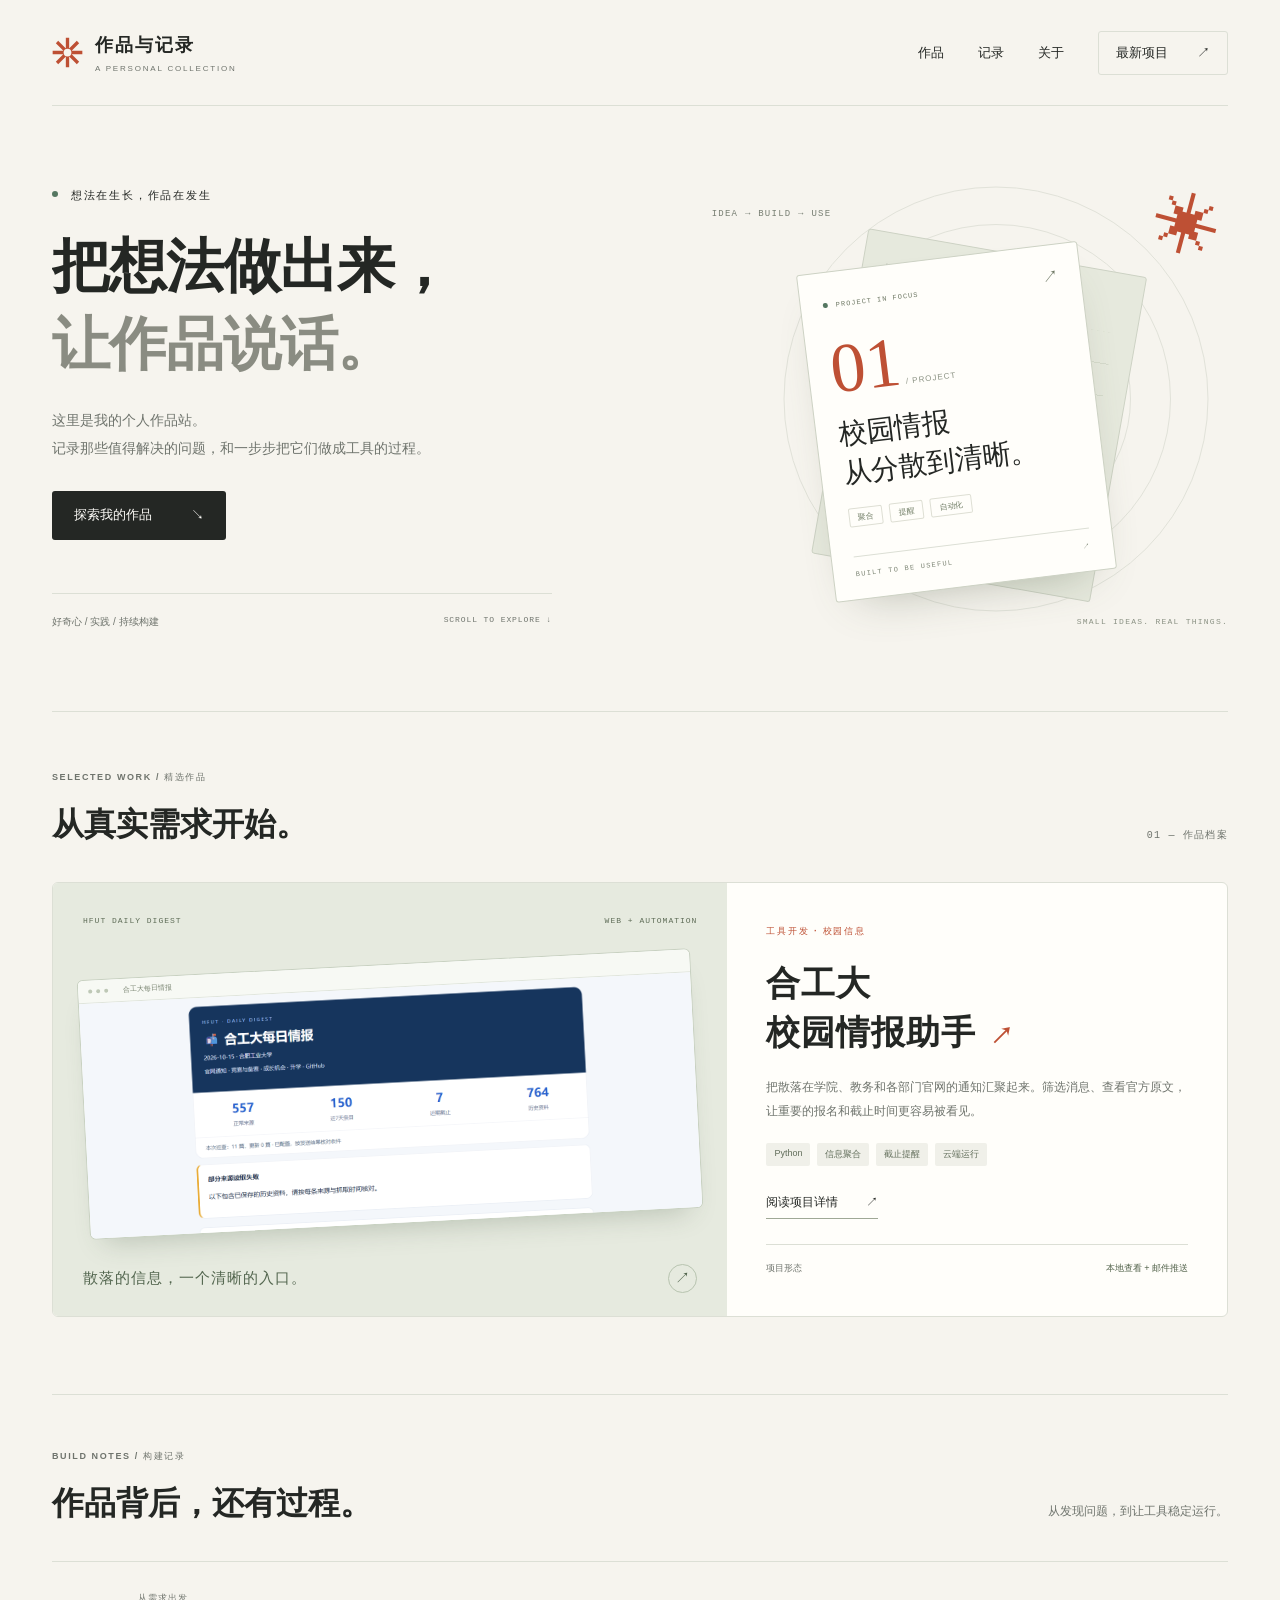
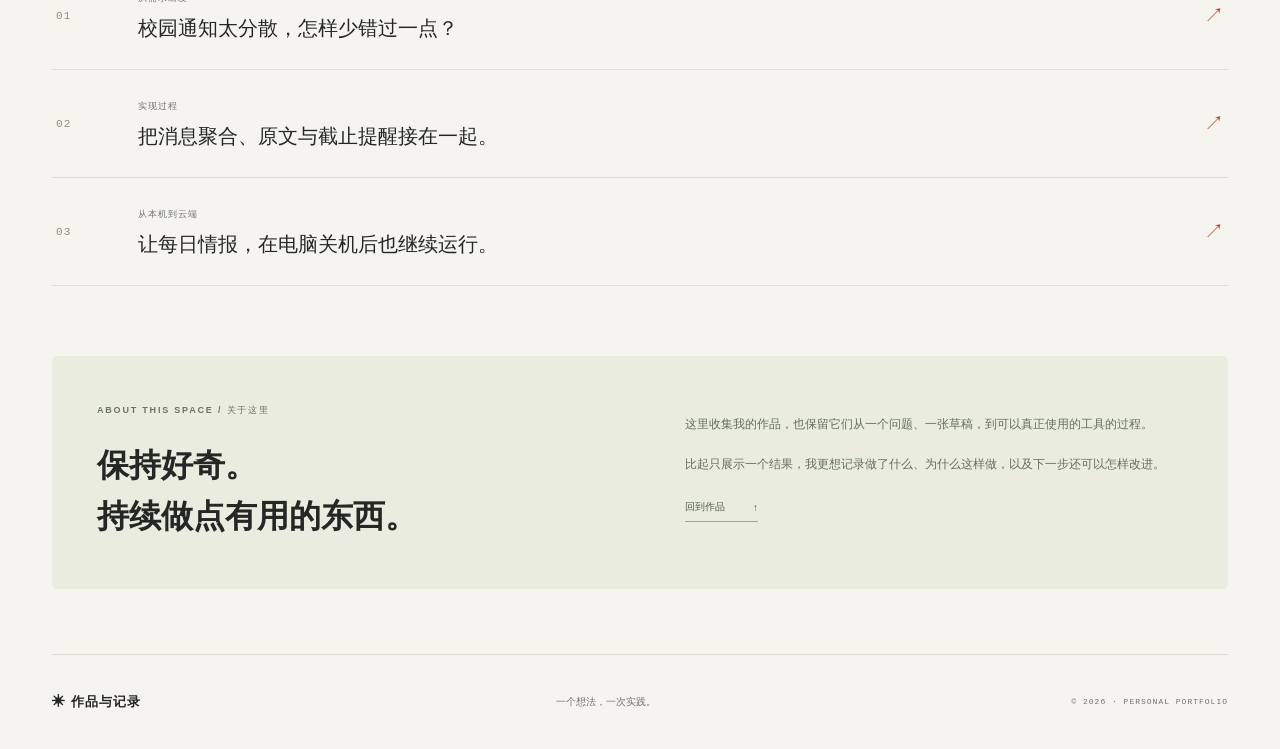
==== index.html @ 043d5c0b "Publish personal portfolio on GitHub Pages" ====
<!doctype html>
<html lang="zh-CN">
<head>
  <meta charset="utf-8">
  <meta name="viewport" content="width=device-width, initial-scale=1">
  <meta name="description" content="作品与记录：记录想法、项目，以及把工具真正做出来的过程。">
  <meta name="theme-color" content="#f6f4ee">
  <title>作品与记录 · 个人作品集</title>
  <link rel="canonical" href="https://works-and-notes-91a79e0efa.amusedlark21.chatgpt.site/">
  <link rel="icon" href="mark.svg" type="image/svg+xml">
  <link rel="stylesheet" href="styles.css">
  <script src="app.js" defer></script>
</head>
<body>
  <a class="skip-link" href="#main">跳至正文</a>
  <header class="header wrap">
    <a class="brand" href="index.html" aria-label="作品与记录 首页"><img src="mark.svg" width="31" height="31" alt=""><span>作品与记录<span class="brand-en">A PERSONAL COLLECTION</span></span></a>
    <button class="menu-toggle" aria-controls="navigation" aria-expanded="false" aria-label="展开导航"><span></span><span></span></button>
    <nav id="navigation" aria-label="主导航"><a href="#work">作品</a><a href="#notes">记录</a><a href="#about">关于</a><a class="nav-cta" href="project-campus.html">最新项目 <span aria-hidden="true">↗</span></a></nav>
  </header>
  <main id="main">
    <section class="hero wrap" aria-labelledby="hero-title">
      <div class="hero-copy">
        <p class="eyebrow"><span class="status-dot"></span> 想法在生长，作品在发生</p>
        <h1 id="hero-title">把想法做出来，<br><span class="soft">让作品说话。</span></h1>
        <p class="hero-description">这里是我的个人作品站。<br>记录那些值得解决的问题，和一步步把它们做成工具的过程。</p>
        <a class="button dark" href="#work">探索我的作品 <span aria-hidden="true">↘</span></a>
        <div class="hero-foot"><span>好奇心 / 实践 / 持续构建</span><span class="mono">SCROLL TO EXPLORE ↓</span></div>
      </div>
      <div class="hero-art" aria-hidden="true">
        <div class="orbit orbit-one"></div><div class="orbit orbit-two"></div><div class="orbit orbit-three"></div>
        <div class="art-cross">✳</div><span class="art-coordinate mono">IDEA → BUILD → USE</span>
        <div class="paper paper-back"><span class="mono">FIELD NOTES / 001</span><div class="paper-lines"></div></div>
        <div class="paper paper-front"><div class="paper-top"><span class="paper-dot"></span><span class="mono">PROJECT IN FOCUS</span><span>↗</span></div><div class="paper-number">01<span> / PROJECT</span></div><div class="paper-title">校园情报<br>从分散到清晰。</div><div class="paper-tags"><span>聚合</span><span>提醒</span><span>自动化</span></div><div class="paper-bottom mono">BUILT TO BE USEFUL <span>↗</span></div></div>
        <span class="art-caption mono">SMALL IDEAS. REAL THINGS.</span>
      </div>
    </section>
    <section class="work-section wrap" id="work" aria-labelledby="work-title">
      <div class="section-heading"><div><p class="eyebrow">SELECTED WORK / 精选作品</p><h2 id="work-title">从真实需求开始。</h2></div><span class="section-index mono">01 — 作品档案</span></div>
      <article class="featured-work">
        <a class="work-visual" href="project-campus.html" aria-label="查看合工大校园情报助手项目"><div class="visual-topline mono"><span>HFUT DAILY DIGEST</span><span>WEB + AUTOMATION</span></div><div class="browser-frame"><div class="browser-bar"><i></i><i></i><i></i><span>合工大每日情报</span></div><img src="campus-desktop.png" width="1440" height="1080" alt="校园情报助手界面，展示学院筛选、官方通知与近期截止提醒" loading="lazy"></div><div class="visual-bottom"><span>散落的信息，一个清晰的入口。</span><span aria-hidden="true">↗</span></div></a>
        <div class="work-copy"><p class="eyebrow accent">工具开发 · 校园信息</p><h3><a href="project-campus.html">合工大<br>校园情报助手<span class="inline-arrow" aria-hidden="true">↗</span></a></h3><p>把散落在学院、教务和各部门官网的通知汇聚起来。筛选消息、查看官方原文，让重要的报名和截止时间更容易被看见。</p><div class="tag-list"><span>Python</span><span>信息聚合</span><span>截止提醒</span><span>云端运行</span></div><a class="text-link" href="project-campus.html">阅读项目详情 <span aria-hidden="true">↗</span></a><div class="project-meta"><span>项目形态</span><strong>本地查看 + 邮件推送</strong></div></div>
      </article>
    </section>
    <section class="notes-section wrap" id="notes" aria-labelledby="notes-title">
      <div class="section-heading"><div><p class="eyebrow">BUILD NOTES / 构建记录</p><h2 id="notes-title">作品背后，还有过程。</h2></div><p class="section-aside">从发现问题，到让工具稳定运行。</p></div>
      <div class="notes-list"><a class="note" href="project-campus.html#problem"><span class="note-number mono">01</span><div><span class="note-category">从需求出发</span><h3>校园通知太分散，怎样少错过一点？</h3></div><span class="note-arrow" aria-hidden="true">↗</span></a><a class="note" href="project-campus.html#approach"><span class="note-number mono">02</span><div><span class="note-category">实现过程</span><h3>把消息聚合、原文与截止提醒接在一起。</h3></div><span class="note-arrow" aria-hidden="true">↗</span></a><a class="note" href="project-campus.html#delivery"><span class="note-number mono">03</span><div><span class="note-category">从本机到云端</span><h3>让每日情报，在电脑关机后也继续运行。</h3></div><span class="note-arrow" aria-hidden="true">↗</span></a></div>
    </section>
    <section class="about-section wrap" id="about" aria-labelledby="about-title"><div><p class="eyebrow">ABOUT THIS SPACE / 关于这里</p><h2 id="about-title">保持好奇。<br>持续做点有用的东西。</h2></div><div class="about-copy"><p>这里收集我的作品，也保留它们从一个问题、一张草稿，到可以真正使用的工具的过程。</p><p>比起只展示一个结果，我更想记录做了什么、为什么这样做，以及下一步还可以怎样改进。</p><a class="text-link" href="#work">回到作品 <span aria-hidden="true">↑</span></a></div></section>
  </main>
  <footer class="footer wrap"><a class="footer-brand" href="index.html">✳ 作品与记录</a><span>一个想法，一次实践。</span><span class="mono">© 2026 · PERSONAL PORTFOLIO</span></footer>
</body>
</html>
---- styles.css ----
@charset "UTF-8";
:root{--bg:#f6f4ee;--ink:#242724;--muted:#6f746d;--line:#dcdfd5;--accent:#be5034;--paper:#fffefa;--green:#557761;--serif:"Songti SC","Noto Serif CJK SC","Source Han Serif SC","SimSun",serif;--sans:Inter,"Segoe UI","PingFang SC","Microsoft YaHei",sans-serif}*{box-sizing:border-box}html{scroll-behavior:smooth;scroll-padding-top:30px}body{margin:0;background:var(--bg);color:var(--ink);font-family:var(--sans);-webkit-font-smoothing:antialiased}a{color:inherit;text-decoration:none}button{font:inherit}img{display:block;max-width:100%;height:auto}button,a{-webkit-tap-highlight-color:transparent}a:focus-visible,button:focus-visible{outline:3px solid var(--accent);outline-offset:5px}.wrap{width:min(1200px,calc(100% - 104px));margin-inline:auto}.mono{font-family:"Cascadia Code","Consolas",monospace;font-size:10px;letter-spacing:1.25px}.header{height:106px;border-bottom:1px solid var(--line);display:flex;align-items:center;justify-content:space-between;gap:30px}.brand{display:flex;align-items:center;gap:12px;font-size:18px;font-weight:650;letter-spacing:2px}.brand-en{display:block;font-size:8px;letter-spacing:1.8px;color:var(--muted);font-weight:500;margin-top:7px}.header nav{display:flex;align-items:center;gap:34px;font-size:13px}.header nav>a:hover,.back-link:hover{color:var(--accent)}.nav-cta{display:flex;align-items:center;gap:29px;border:1px solid var(--line);padding:12px 17px;border-radius:3px}.menu-toggle{display:none}.hero{min-height:605px;display:grid;grid-template-columns:1.2fr 1fr;gap:40px;align-items:center;padding-top:38px;padding-bottom:40px;overflow:hidden}.eyebrow{margin:0 0 23px;font-size:11px;letter-spacing:1.8px;font-weight:550;line-height:1.7}.status-dot{display:inline-block;width:6px;height:6px;border-radius:50%;background:var(--green);margin-right:8px;vertical-align:2px}.hero h1,.project-hero h1{font-family:var(--serif);font-weight:600;font-size:clamp(42px,4.5vw,66px);line-height:1.35;letter-spacing:-1px;margin:0 0 24px}.soft{color:#8a8c82}.hero-description{font-size:14px;color:var(--muted);line-height:1.95;margin:0 0 29px}.button{display:inline-flex;align-items:center;justify-content:space-between;gap:39px;padding:16px 22px;border-radius:3px;font-size:13px;line-height:1.3;transition:background .18s,transform .18s}.button:hover{transform:translateY(-2px)}.dark{background:var(--ink);color:#fffefa}.dark:hover{background:#3b443b}.hero-foot{display:flex;justify-content:space-between;gap:15px;color:var(--muted);font-size:10px;margin-top:53px;padding-top:21px;border-top:1px solid var(--line);max-width:500px}.hero-foot .mono{font-size:8px;letter-spacing:.9px}.hero-art{height:440px;position:relative;isolation:isolate}.orbit{position:absolute;width:350px;height:350px;border:1px solid #e1e2d9;border-radius:50%;left:55%;top:48%;transform:translate(-50%,-50%);z-index:-1}.orbit-two{width:270px;height:270px}.orbit-three{width:425px;height:425px}.art-cross{position:absolute;top:6px;right:8px;color:var(--accent);font-size:66px;line-height:1;transform:rotate(15deg)}.art-coordinate{position:absolute;left:0;top:21px;color:#777e72;font-size:9px}.paper{position:absolute;width:283px;height:330px;border:1px solid #cdd2c4;border-radius:3px;left:49%;top:51%;background:var(--paper)}.paper-back{transform:translate(-45%,-49%) rotate(10deg);background:#e6e9dd;padding:22px;color:#8e9785}.paper-back .mono{font-size:8px}.paper-lines{height:240px;margin-top:20px;background:repeating-linear-gradient(transparent 0 31px,#d5dacb 31px 32px)}.paper-front{transform:translate(-53%,-47%) rotate(-7deg);padding:22px;box-shadow:0 22px 48px -28px #55604a75}.paper-top{display:flex;align-items:center;gap:8px;color:#6e7864}.paper-top .mono{font-size:7px;letter-spacing:1px}.paper-top>span:last-child{margin-left:auto}.paper-dot{width:5px;height:5px;border-radius:50%;background:var(--green)}.paper-number{font-family:var(--serif);font-size:70px;margin-top:15px;line-height:1.1;color:var(--accent);font-weight:400}.paper-number>span{font-family:var(--sans);font-size:8px;color:#8a9182;letter-spacing:1px}.paper-title{font-family:var(--serif);font-size:28px;line-height:1.4;margin-top:8px}.paper-tags{display:flex;gap:7px;margin-top:16px}.paper-tags span{border:1px solid #dedfd4;border-radius:2px;padding:3px 8px;color:#748069;font-size:8px}.paper-bottom{position:absolute;left:22px;right:22px;bottom:19px;border-top:1px solid var(--line);padding-top:13px;display:flex;justify-content:space-between;font-size:7px;color:#7e8676}.art-caption{position:absolute;bottom:2px;right:0;color:#8b9284;font-size:8px}.work-section{border-top:1px solid var(--line);padding-top:58px;padding-bottom:77px;scroll-margin-top:25px}.section-heading{display:flex;justify-content:space-between;align-items:flex-end;gap:24px;margin-bottom:34px}.section-heading .eyebrow{color:var(--muted);font-size:9px;letter-spacing:1.6px;margin-bottom:15px}h2{font-family:var(--serif);font-size:32px;font-weight:600;line-height:1.5;margin:0}.section-index{color:var(--muted);font-size:10px;padding-bottom:6px}.featured-work{display:grid;grid-template-columns:1.35fr 1fr;gap:0;background:var(--paper);border:1px solid var(--line);border-radius:6px;overflow:hidden}.work-visual{background:#e6eadf;padding:33px 30px 23px;display:flex;flex-direction:column;justify-content:space-between;overflow:hidden;min-height:425px}.visual-topline{display:flex;justify-content:space-between;color:#5e6c57;font-size:8px;letter-spacing:1px;margin-bottom:26px}.browser-frame{height:260px;overflow:hidden;transform:rotate(-3deg);border:1px solid #c8d1c1;border-radius:6px;background:#fff;box-shadow:0 17px 28px -15px #3b4f3a46;transition:transform .3s}.work-visual:hover .browser-frame{transform:rotate(-1deg) translateY(-3px)}.browser-bar{display:flex;align-items:center;gap:4px;height:23px;padding:0 10px;background:#f7f9f4;border-bottom:1px solid #e0e5dc;color:#7a8572}.browser-bar i{display:block;width:4px;height:4px;border-radius:50%;background:#bec8b6}.browser-bar span{font-size:7px;margin-left:11px}.browser-frame img{width:100%;max-width:none;height:auto}.visual-bottom{display:flex;justify-content:space-between;align-items:center;margin-top:27px;font-family:var(--serif);font-size:15px;letter-spacing:1px;color:#53664f}.visual-bottom>span:last-child{border:1px solid #b8c4b0;width:29px;height:29px;border-radius:50%;display:grid;place-items:center}.work-copy{padding:41px 39px}.accent{color:var(--accent)}.work-copy .eyebrow{font-size:9px;margin-bottom:19px}.work-copy h3{font-family:var(--serif);font-size:34px;line-height:1.45;font-weight:600;margin:0 0 19px;letter-spacing:1px}.inline-arrow{display:inline-block;font-family:var(--sans);font-size:23px;color:var(--accent);margin-left:14px}.work-copy>p:not(.eyebrow){color:var(--muted);font-size:12px;line-height:1.95;margin:0 0 20px}.tag-list{display:flex;gap:7px;flex-wrap:wrap;margin-bottom:26px}.tag-list>span{font-size:9px;padding:5px 8px;background:#f0f0e9;color:#626e5b;border-radius:2px}.text-link{display:inline-flex;align-items:center;justify-content:space-between;gap:28px;font-size:12px;border-bottom:1px solid #9fa895;padding-bottom:7px}.text-link:hover{color:var(--accent);border-color:var(--accent)}.project-meta{display:flex;align-items:center;justify-content:space-between;gap:15px;border-top:1px solid var(--line);margin-top:25px;padding-top:17px;font-size:9px;color:var(--muted)}.project-meta strong{font-size:9px;font-weight:500;color:#53634b}.notes-section{padding:54px 0 70px;border-top:1px solid var(--line)}.section-aside{font-size:12px;color:var(--muted);margin:0 0 7px}.notes-list{border-top:1px solid var(--line)}.note{display:grid;grid-template-columns:58px 1fr 35px;gap:24px;align-items:center;padding:25px 4px;border-bottom:1px solid var(--line);transition:padding-left .2s}.note:hover{padding-left:13px}.note-number{color:#8b9482;font-size:11px}.note-category{font-size:9px;color:var(--muted);letter-spacing:1px}.note h3{font-family:var(--serif);font-weight:500;font-size:20px;line-height:1.6;margin:7px 0 0}.note-arrow{justify-self:end;color:var(--accent);font-size:20px}.about-section{display:grid;grid-template-columns:1fr 1fr;gap:90px;background:#e9ecdf;border-radius:5px;padding:47px 45px;margin-bottom:65px}.about-section .eyebrow{font-size:9px;color:#6b765f;margin-bottom:21px}.about-section h2{font-size:32px;line-height:1.6}.about-copy{padding-top:9px}.about-copy p{font-size:12px;line-height:2;color:#64705b;margin:0 0 16px}.about-copy .text-link{margin-top:8px;font-size:10px;color:#4f5f47}.footer{display:flex;align-items:center;justify-content:space-between;gap:20px;min-height:95px;border-top:1px solid var(--line);font-size:10px;color:var(--muted)}.footer-brand{font-size:13px;font-weight:600;letter-spacing:1px;color:var(--ink)}.footer .mono{font-size:8px;letter-spacing:1px}.skip-link{position:fixed;top:8px;left:8px;padding:12px;background:var(--ink);color:white;z-index:10;transform:translateY(-150%)}.skip-link:focus{transform:translateY(0)}.back-link{font-size:12px}.project-hero{padding-top:65px;padding-bottom:47px}.project-hero .eyebrow{font-size:10px}.project-hero h1{font-size:clamp(36px,4.6vw,62px)}.project-lead{max-width:660px;font-size:15px;line-height:1.95;color:var(--muted)}.project-facts{display:flex;gap:70px;padding-top:27px;margin-top:29px;border-top:1px solid var(--line)}.project-facts>div{display:flex;flex-direction:column;gap:11px}.project-facts span{font-size:10px;color:var(--muted)}.project-facts strong{font-size:12px;font-weight:500}.project-screenshot{margin-top:0;margin-bottom:60px}.screenshot-panel{padding:35px;background:#e6eadf;border:1px solid #d5ddcf;border-radius:5px;max-height:680px;overflow:hidden}.screenshot-panel img{width:100%;border-radius:4px;box-shadow:0 15px 40px -20px #344b3044}.project-screenshot figcaption{font-size:10px;color:var(--muted);line-height:1.8;margin-top:13px}.project-content{display:grid;grid-template-columns:230px 1fr;gap:70px;margin-bottom:65px}.project-toc{align-self:start;position:sticky;top:35px}.project-toc>.eyebrow{font-size:10px;color:var(--muted)}.project-toc nav{display:flex;flex-direction:column;gap:19px}.project-toc nav a{font-size:11px;color:var(--muted)}.project-toc nav a:hover{color:var(--accent)}.project-story{max-width:720px}.project-story>section{padding-bottom:40px;margin-bottom:40px;border-bottom:1px solid var(--line);scroll-margin-top:35px}.project-story .eyebrow{font-size:9px;margin-bottom:17px}.project-story h2{font-size:30px;margin-bottom:20px}.project-story p{font-size:14px;color:var(--muted);line-height:2;margin:0 0 17px}.feature-row{display:flex;gap:23px;margin:27px 0}.feature-number{color:var(--accent);padding-top:7px}.feature-row h3{font-size:16px;font-weight:550;margin:0 0 10px}.feature-row p{font-size:13px}.callout{background:#e9ecdf;padding:26px;margin-top:29px;border-radius:4px}.callout>.eyebrow{color:#6b775f}.result-grid{display:grid;grid-template-columns:repeat(3,1fr);gap:15px;margin:22px 0}.result-grid>div{display:flex;flex-direction:column;gap:8px}.result-grid strong{font-family:var(--serif);font-size:36px;font-weight:500}.result-grid span{font-size:10px;color:#65725c}.callout p{font-size:11px;margin:0;color:#6c775f}.project-story .small-note{font-size:11px;background:#eceee5;padding:15px;border-radius:3px}.project-end{display:flex;align-items:center;justify-content:space-between;gap:20px}.project-end>.mono{color:var(--muted);font-size:9px}
@media(min-width:1600px){.hero{min-height:650px}.hero h1{font-size:70px}.hero-art{height:465px}}
@media(max-width:1000px){.wrap{width:calc(100% - 64px)}.hero{gap:10px;grid-template-columns:1.15fr 1fr;min-height:560px}.hero h1{font-size:44px}.hero-art{transform:scale(.86);transform-origin:center right}.hero-description{font-size:12px}.hero-foot{display:block;line-height:2}.hero-foot .mono{display:block}.work-copy{padding:30px 27px}.work-copy h3{font-size:29px}.work-visual{padding:28px 23px;min-height:390px}.browser-frame{height:235px}.about-section{gap:45px;padding:36px}.project-content{grid-template-columns:170px 1fr;gap:35px}}
@media(max-width:720px){html{scroll-padding-top:20px}.wrap{width:calc(100% - 40px)}.header{height:83px;position:relative;z-index:5}.brand{font-size:16px;gap:10px}.brand img{width:27px;height:27px}.brand-en{font-size:7px;letter-spacing:1px}.menu-toggle{display:flex;width:38px;height:38px;border:1px solid var(--line);border-radius:3px;background:transparent;flex-direction:column;align-items:center;justify-content:center;gap:5px}.menu-toggle span{width:15px;height:1px;background:var(--ink)}.header nav{display:none;position:absolute;top:73px;left:0;right:0;background:var(--paper);border:1px solid var(--line);border-radius:4px;padding:19px;box-shadow:0 8px 20px #2427240c;gap:0}.header nav.is-open{display:flex;flex-direction:column;align-items:stretch}.header nav>a{padding:13px 8px}.header nav .nav-cta{border:0;border-top:1px solid var(--line);border-radius:0;margin-top:7px;justify-content:space-between}.hero{grid-template-columns:1fr;padding-top:43px;padding-bottom:28px;gap:20px;min-height:0;overflow:visible}.hero h1{font-size:clamp(36px,8.5vw,54px);line-height:1.4;letter-spacing:-.7px;margin-bottom:20px}.hero .eyebrow{font-size:9px;margin-bottom:24px}.hero-description{font-size:12px;line-height:2;max-width:360px}.button{font-size:12px;padding:15px 20px}.hero-foot{display:none}.hero-art{height:340px;max-width:410px;width:100%;justify-self:center;transform:scale(.88);transform-origin:center center;margin:0 0 -8px}.art-cross{font-size:57px;right:-3px}.art-coordinate{top:3px;font-size:8px}.paper{width:250px;height:292px}.paper-front{padding:19px}.paper-number{font-size:58px;margin-top:13px}.paper-title{font-size:26px;margin-top:5px}.paper-tags{margin-top:12px}.paper-bottom{left:19px;right:19px;bottom:17px}.orbit{width:270px;height:270px}.orbit-two{width:210px;height:210px}.orbit-three{width:340px;height:340px}.art-caption{bottom:-10px;right:-7px;font-size:7px}.work-section{padding-top:34px;padding-bottom:42px}.section-heading{margin-bottom:23px;gap:15px}.section-heading .eyebrow{font-size:8px;margin-bottom:10px;letter-spacing:1.3px}h2{font-size:26px}.section-index{font-size:8px;white-space:nowrap;padding-bottom:4px}.featured-work{grid-template-columns:1fr}.work-visual{padding:24px 23px 20px;min-height:330px}.visual-topline{margin-bottom:22px;font-size:7px}.browser-frame{height:230px}.visual-bottom{font-size:13px;margin-top:23px}.work-copy{padding:30px 25px}.work-copy h3{font-size:31px}.work-copy>p:not(.eyebrow){font-size:12px}.project-meta{font-size:9px}.notes-section{padding-top:34px;padding-bottom:40px}.section-aside{display:none}.note{grid-template-columns:25px 1fr 20px;gap:13px;padding:22px 0}.note h3{font-size:17px;margin-top:6px}.note-category{font-size:8px}.note-arrow{font-size:18px}.note-number{font-size:10px}.about-section{grid-template-columns:1fr;gap:22px;padding:30px 24px;margin-bottom:40px}.about-section h2{font-size:27px}.about-copy{padding:0}.about-copy p{font-size:12px}.footer{flex-wrap:wrap;min-height:115px;gap:15px;padding-top:23px;padding-bottom:23px}.footer>span:not(.mono){display:none}.footer .mono{font-size:7px;letter-spacing:.6px}.footer-brand{font-size:12px}.back-link{font-size:11px}.project-hero{padding-top:40px;padding-bottom:30px}.project-hero h1{font-size:clamp(32px,7.7vw,46px)}.project-lead{font-size:13px}.project-facts{gap:20px;flex-wrap:wrap;margin-top:23px;padding-top:22px}.project-facts strong{font-size:11px}.project-facts span{font-size:9px}.project-screenshot{margin-bottom:32px}.screenshot-panel{padding:13px;max-height:360px}.project-screenshot figcaption{font-size:9px}.project-content{grid-template-columns:1fr;gap:30px}.project-toc{position:static;border-bottom:1px solid var(--line);padding-bottom:22px}.project-toc>.eyebrow{margin-bottom:14px}.project-toc nav{display:grid;grid-template-columns:repeat(2,1fr);gap:13px}.project-toc nav a{font-size:10px}.project-story h2{font-size:25px}.project-story p{font-size:13px}.project-story>section{padding-bottom:25px;margin-bottom:30px}.feature-row{gap:16px}.feature-row h3{font-size:15px}.feature-row p{font-size:12px}.callout{padding:20px}.result-grid strong{font-size:30px}.result-grid span{font-size:9px}.project-end{align-items:flex-start;flex-direction:column;gap:20px}}
@media(prefers-reduced-motion:reduce){html{scroll-behavior:auto}*,*::before,*::after{transition:none!important;animation:none!important}}
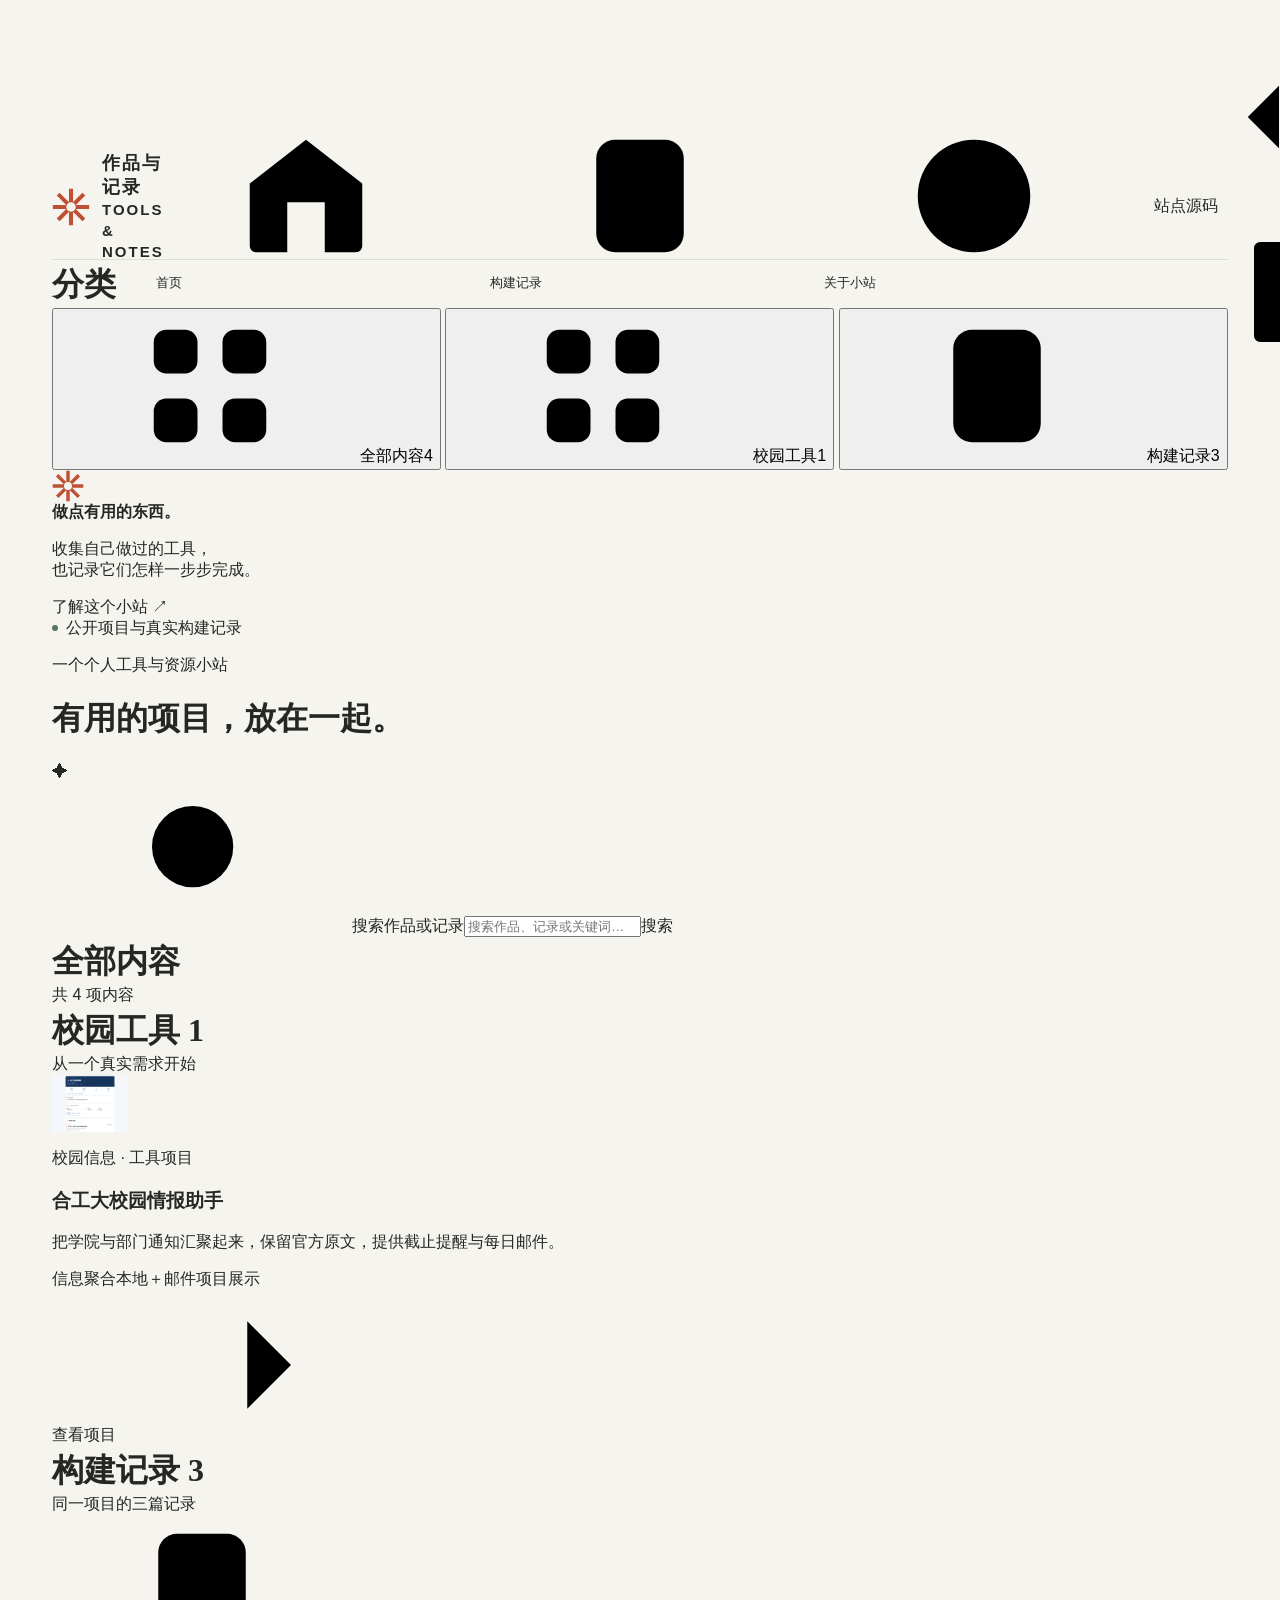
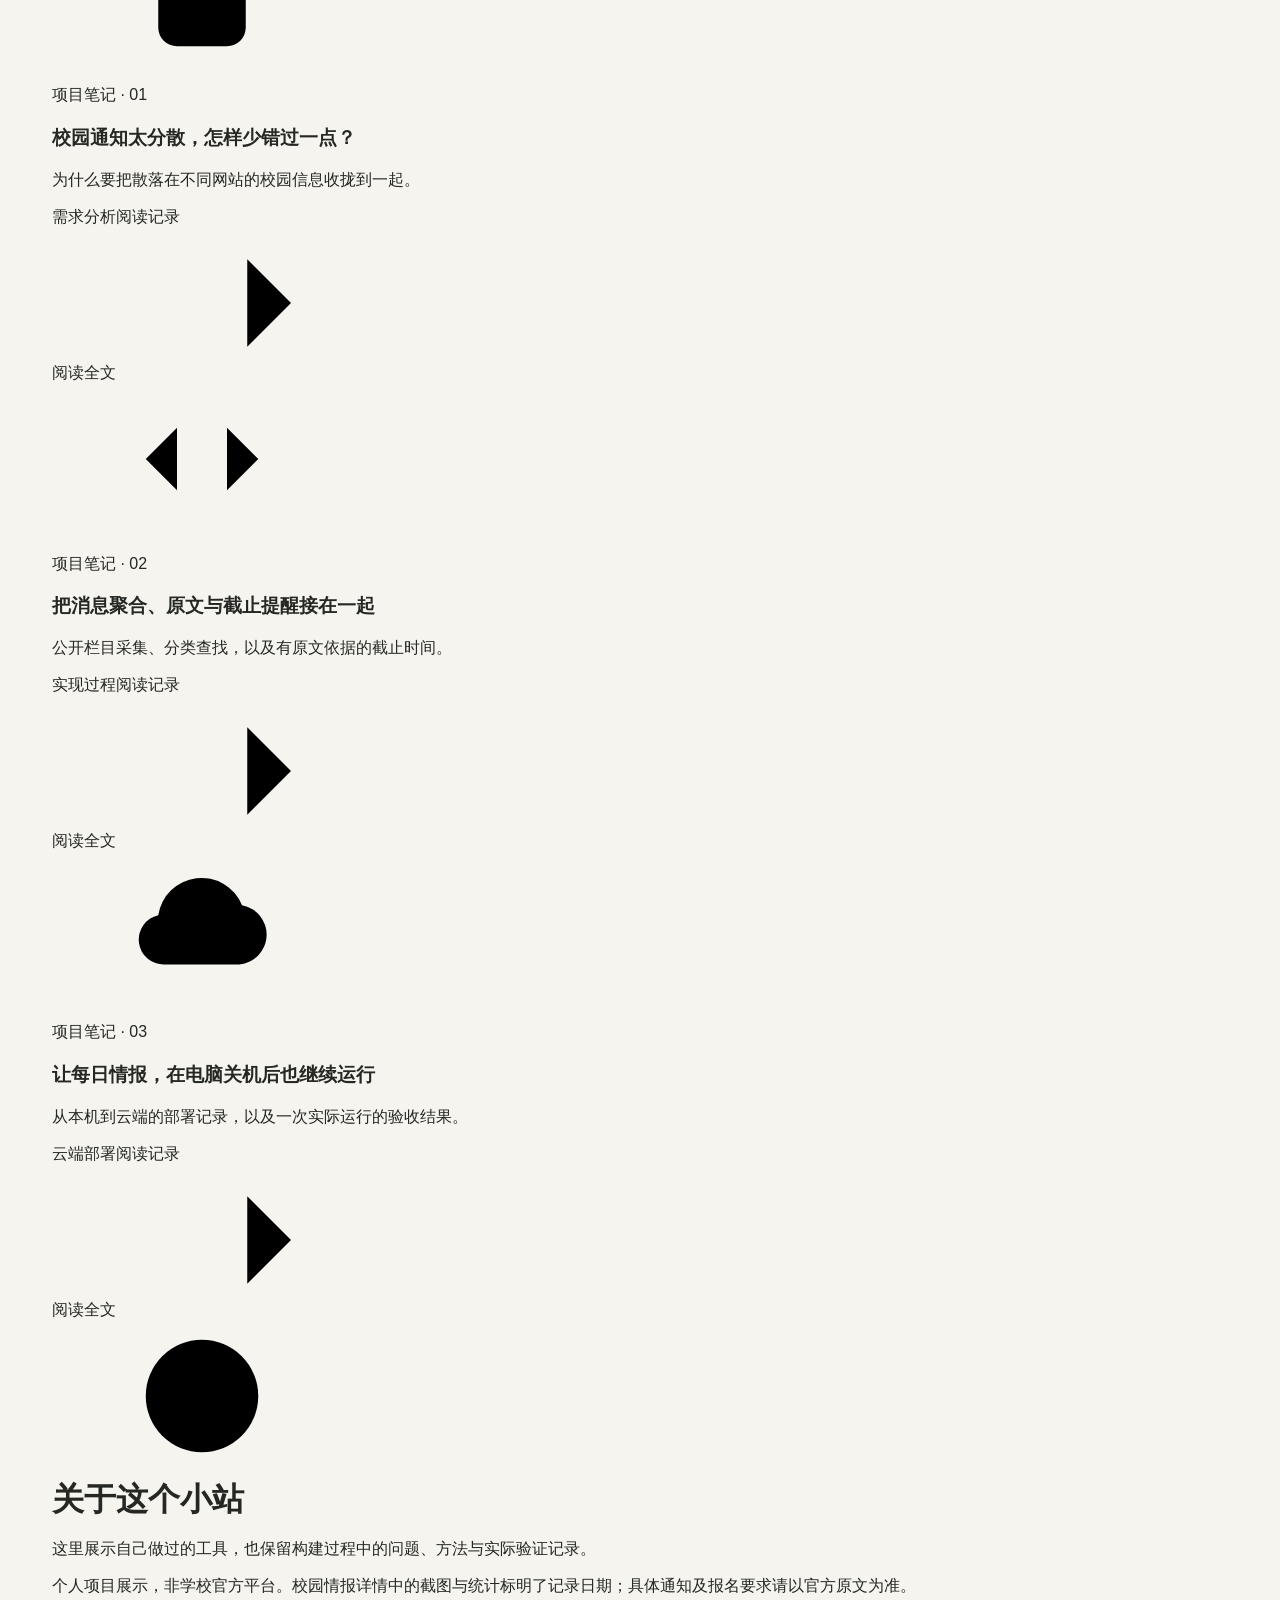
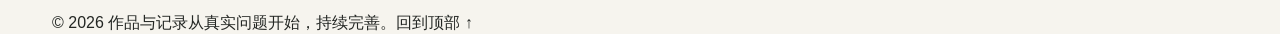
==== commit 4d6fe930: "Redesign homepage as a categorized searchable list Updated the meta tags, title, and header structur" ====
--- a/index.html
+++ b/index.html
@@ -3,51 +3,63 @@
 <head>
   <meta charset="utf-8">
   <meta name="viewport" content="width=device-width, initial-scale=1">
-  <meta name="description" content="作品与记录：记录想法、项目，以及把工具真正做出来的过程。">
-  <meta name="theme-color" content="#f6f4ee">
-  <title>作品与记录 · 个人作品集</title>
-  <link rel="canonical" href="https://works-and-notes-91a79e0efa.amusedlark21.chatgpt.site/">
-  <link rel="icon" href="mark.svg" type="image/svg+xml">
-  <link rel="stylesheet" href="styles.css">
-  <script src="app.js" defer></script>
+  <meta name="description" content="作品与记录：浏览合工大校园情报助手及其构建记录，按分类和关键词查找真实项目内容。">
+  <meta name="theme-color" content="#f5f6f8">
+  <title>作品与记录 · 工具与资源</title>
+  <link rel="canonical" href="https://champo6767star.cfd/">
+  <link rel="icon" href="mark.svg?v=20261022-list" type="image/svg+xml">
+  <link rel="stylesheet" href="styles.css?v=20261022-list">
+  <script src="app.js?v=20261022-list" defer></script>
 </head>
-<body>
+<body id="top">
+  <svg class="icon-definitions" aria-hidden="true" xmlns="http://www.w3.org/2000/svg">
+    <symbol id="i-home" viewBox="0 0 24 24"><path d="m3 10 9-7 9 7v10a1 1 0 0 1-1 1h-5v-8H9v8H4a1 1 0 0 1-1-1Z"/></symbol>
+    <symbol id="i-grid" viewBox="0 0 24 24"><rect x="3" y="3" width="7" height="7" rx="2"/><rect x="14" y="3" width="7" height="7" rx="2"/><rect x="3" y="14" width="7" height="7" rx="2"/><rect x="14" y="14" width="7" height="7" rx="2"/></symbol>
+    <symbol id="i-note" viewBox="0 0 24 24"><rect x="5" y="3" width="14" height="18" rx="3"/><path d="M9 8h6M9 12h6M9 16h4"/></symbol>
+    <symbol id="i-search" viewBox="0 0 24 24"><circle cx="10.5" cy="10.5" r="6.5"/><path d="m16 16 5 5"/></symbol>
+    <symbol id="i-arrow" viewBox="0 0 24 24"><path d="m9 5 7 7-7 7"/></symbol>
+    <symbol id="i-external" viewBox="0 0 24 24"><path d="M14 4h6v6M20 4 10 14M10 4H5a1 1 0 0 0-1 1v14a1 1 0 0 0 1 1h14a1 1 0 0 0 1-1v-5"/></symbol>
+    <symbol id="i-cloud" viewBox="0 0 24 24"><path d="M6 18a4 4 0 0 1-1-7.9 7 7 0 0 1 13.4-1.6A4.8 4.8 0 0 1 18 18Z"/><path d="M12 20v-8m-3 3 3-3 3 3"/></symbol>
+    <symbol id="i-info" viewBox="0 0 24 24"><circle cx="12" cy="12" r="9"/><path d="M12 11v6m0-10v.1"/></symbol>
+    <symbol id="i-code" viewBox="0 0 24 24"><path d="m8 7-5 5 5 5m8-10 5 5-5 5M14 4l-4 16"/></symbol>
+  </svg>
   <a class="skip-link" href="#main">跳至正文</a>
-  <header class="header wrap">
-    <a class="brand" href="index.html" aria-label="作品与记录 首页"><img src="mark.svg" width="31" height="31" alt=""><span>作品与记录<span class="brand-en">A PERSONAL COLLECTION</span></span></a>
-    <button class="menu-toggle" aria-controls="navigation" aria-expanded="false" aria-label="展开导航"><span></span><span></span></button>
-    <nav id="navigation" aria-label="主导航"><a href="#work">作品</a><a href="#notes">记录</a><a href="#about">关于</a><a class="nav-cta" href="project-campus.html">最新项目 <span aria-hidden="true">↗</span></a></nav>
-  </header>
-  <main id="main">
-    <section class="hero wrap" aria-labelledby="hero-title">
-      <div class="hero-copy">
-        <p class="eyebrow"><span class="status-dot"></span> 想法在生长，作品在发生</p>
-        <h1 id="hero-title">把想法做出来，<br><span class="soft">让作品说话。</span></h1>
-        <p class="hero-description">这里是我的个人作品站。<br>记录那些值得解决的问题，和一步步把它们做成工具的过程。</p>
-        <a class="button dark" href="#work">探索我的作品 <span aria-hidden="true">↘</span></a>
-        <div class="hero-foot"><span>好奇心 / 实践 / 持续构建</span><span class="mono">SCROLL TO EXPLORE ↓</span></div>
-      </div>
-      <div class="hero-art" aria-hidden="true">
-        <div class="orbit orbit-one"></div><div class="orbit orbit-two"></div><div class="orbit orbit-three"></div>
-        <div class="art-cross">✳</div><span class="art-coordinate mono">IDEA → BUILD → USE</span>
-        <div class="paper paper-back"><span class="mono">FIELD NOTES / 001</span><div class="paper-lines"></div></div>
-        <div class="paper paper-front"><div class="paper-top"><span class="paper-dot"></span><span class="mono">PROJECT IN FOCUS</span><span>↗</span></div><div class="paper-number">01<span> / PROJECT</span></div><div class="paper-title">校园情报<br>从分散到清晰。</div><div class="paper-tags"><span>聚合</span><span>提醒</span><span>自动化</span></div><div class="paper-bottom mono">BUILT TO BE USEFUL <span>↗</span></div></div>
-        <span class="art-caption mono">SMALL IDEAS. REAL THINGS.</span>
-      </div>
-    </section>
-    <section class="work-section wrap" id="work" aria-labelledby="work-title">
-      <div class="section-heading"><div><p class="eyebrow">SELECTED WORK / 精选作品</p><h2 id="work-title">从真实需求开始。</h2></div><span class="section-index mono">01 — 作品档案</span></div>
-      <article class="featured-work">
-        <a class="work-visual" href="project-campus.html" aria-label="查看合工大校园情报助手项目"><div class="visual-topline mono"><span>HFUT DAILY DIGEST</span><span>WEB + AUTOMATION</span></div><div class="browser-frame"><div class="browser-bar"><i></i><i></i><i></i><span>合工大每日情报</span></div><img src="campus-desktop.png" width="1440" height="1080" alt="校园情报助手界面，展示学院筛选、官方通知与近期截止提醒" loading="lazy"></div><div class="visual-bottom"><span>散落的信息，一个清晰的入口。</span><span aria-hidden="true">↗</span></div></a>
-        <div class="work-copy"><p class="eyebrow accent">工具开发 · 校园信息</p><h3><a href="project-campus.html">合工大<br>校园情报助手<span class="inline-arrow" aria-hidden="true">↗</span></a></h3><p>把散落在学院、教务和各部门官网的通知汇聚起来。筛选消息、查看官方原文，让重要的报名和截止时间更容易被看见。</p><div class="tag-list"><span>Python</span><span>信息聚合</span><span>截止提醒</span><span>云端运行</span></div><a class="text-link" href="project-campus.html">阅读项目详情 <span aria-hidden="true">↗</span></a><div class="project-meta"><span>项目形态</span><strong>本地查看 + 邮件推送</strong></div></div>
-      </article>
-    </section>
-    <section class="notes-section wrap" id="notes" aria-labelledby="notes-title">
-      <div class="section-heading"><div><p class="eyebrow">BUILD NOTES / 构建记录</p><h2 id="notes-title">作品背后，还有过程。</h2></div><p class="section-aside">从发现问题，到让工具稳定运行。</p></div>
-      <div class="notes-list"><a class="note" href="project-campus.html#problem"><span class="note-number mono">01</span><div><span class="note-category">从需求出发</span><h3>校园通知太分散，怎样少错过一点？</h3></div><span class="note-arrow" aria-hidden="true">↗</span></a><a class="note" href="project-campus.html#approach"><span class="note-number mono">02</span><div><span class="note-category">实现过程</span><h3>把消息聚合、原文与截止提醒接在一起。</h3></div><span class="note-arrow" aria-hidden="true">↗</span></a><a class="note" href="project-campus.html#delivery"><span class="note-number mono">03</span><div><span class="note-category">从本机到云端</span><h3>让每日情报，在电脑关机后也继续运行。</h3></div><span class="note-arrow" aria-hidden="true">↗</span></a></div>
-    </section>
-    <section class="about-section wrap" id="about" aria-labelledby="about-title"><div><p class="eyebrow">ABOUT THIS SPACE / 关于这里</p><h2 id="about-title">保持好奇。<br>持续做点有用的东西。</h2></div><div class="about-copy"><p>这里收集我的作品，也保留它们从一个问题、一张草稿，到可以真正使用的工具的过程。</p><p>比起只展示一个结果，我更想记录做了什么、为什么这样做，以及下一步还可以怎样改进。</p><a class="text-link" href="#work">回到作品 <span aria-hidden="true">↑</span></a></div></section>
-  </main>
-  <footer class="footer wrap"><a class="footer-brand" href="index.html">✳ 作品与记录</a><span>一个想法，一次实践。</span><span class="mono">© 2026 · PERSONAL PORTFOLIO</span></footer>
+  <header class="site-header"><div class="header wrap">
+    <a class="brand" href="index.html" aria-label="作品与记录 首页"><img src="mark.svg?v=20261022-list" width="38" height="38" alt=""><span>作品与记录<small>TOOLS &amp; NOTES</small></span></a>
+    <button class="menu-toggle" type="button" aria-controls="navigation" aria-expanded="false" aria-label="展开导航"><span></span><span></span></button>
+    <nav id="navigation" aria-label="主导航"><a class="nav-active" href="index.html" aria-current="page"><svg class="icon" aria-hidden="true"><use href="#i-home"/></svg>首页</a><a href="#notes" data-show-category="notes"><svg class="icon" aria-hidden="true"><use href="#i-note"/></svg>构建记录</a><a href="#about"><svg class="icon" aria-hidden="true"><use href="#i-info"/></svg>关于小站</a></nav>
+    <a class="source-link" href="https://github.com/chuanmupu/personal-portfolio" target="_blank" rel="noopener noreferrer"><svg class="icon" aria-hidden="true"><use href="#i-code"/></svg>站点源码<svg class="icon external-icon" aria-hidden="true"><use href="#i-external"/></svg></a>
+  </div></header>
+  <div class="site-layout wrap">
+    <aside class="sidebar" aria-label="内容分类">
+      <div class="category-panel"><h2 class="sidebar-title"><span></span>分类</h2><div class="category-list" role="group" aria-label="筛选内容分类">
+        <button class="category-button is-active" type="button" data-category-filter="all" data-category-name="全部内容" aria-pressed="true"><svg class="icon" aria-hidden="true"><use href="#i-grid"/></svg><span>全部内容</span><span class="category-count">4</span></button>
+        <button class="category-button" type="button" data-category-filter="tools" data-category-name="校园工具" aria-pressed="false"><svg class="icon" aria-hidden="true"><use href="#i-grid"/></svg><span>校园工具</span><span class="category-count">1</span></button>
+        <button class="category-button" type="button" data-category-filter="notes" data-category-name="构建记录" aria-pressed="false"><svg class="icon" aria-hidden="true"><use href="#i-note"/></svg><span>构建记录</span><span class="category-count">3</span></button>
+      </div></div>
+      <div class="sidebar-about"><div class="mini-brand"><img src="mark.svg?v=20261022-list" width="32" height="32" alt=""><strong>做点有用的东西。</strong></div><p>收集自己做过的工具，<br>也记录它们怎样一步步完成。</p><a href="#about">了解这个小站 <span aria-hidden="true">↗</span></a></div>
+      <div class="sidebar-status"><span class="status-dot"></span>公开项目与真实构建记录</div>
+    </aside>
+    <main id="main" data-catalog>
+      <div class="catalog-intro"><div><p class="overline">一个个人工具与资源小站</p><h1>有用的项目，放在一起。</h1></div><span class="intro-mark" aria-hidden="true">✦</span></div>
+      <div class="search-box"><svg class="icon" aria-hidden="true"><use href="#i-search"/></svg><label class="sr-only" for="catalog-search">搜索作品或记录</label><input id="catalog-search" type="search" placeholder="搜索作品、记录或关键词…" autocomplete="off" spellcheck="false"><button id="clear-search" type="button" aria-label="清除搜索" hidden>清除</button><span class="search-hint">搜索</span></div>
+      <div class="catalog-toolbar"><h2 id="catalog-title">全部内容</h2><span id="result-count" role="status" aria-live="polite" aria-atomic="true">共 4 项内容</span></div>
+      <section class="catalog-group" data-catalog-group="tools" id="work" aria-labelledby="tools-title">
+        <div class="group-heading"><h2 id="tools-title"><span class="group-marker blue"></span>校园工具 <span data-group-count>1</span></h2><span>从一个真实需求开始</span></div>
+        <article class="catalog-row project-row" data-catalog-item data-category="tools" data-item-id="campus" data-search="HFUT 合工大 合肥工业大学 校园 情报 通知 学院 截止 日期 报名 邮件 Python SQLite 云端">
+          <a class="row-main" href="project-campus.html"><div class="row-thumbnail"><img src="campus-desktop.png" width="76" height="76" alt="校园情报助手界面缩略图"></div><div class="row-content"><p class="row-category">校园信息 · 工具项目</p><h3>合工大校园情报助手</h3><p class="row-description">把学院与部门通知汇聚起来，保留官方原文，提供截止提醒与每日邮件。</p><div class="row-tags"><span class="pill blue-pill">信息聚合</span><span class="pill green-pill">本地＋邮件</span><span class="pill">项目展示</span></div></div><div class="row-action"><span>查看项目</span><span class="arrow-circle"><svg class="icon" aria-hidden="true"><use href="#i-arrow"/></svg></span></div></a>
+        </article>
+      </section>
+      <section class="catalog-group" data-catalog-group="notes" id="notes" aria-labelledby="notes-title">
+        <div class="group-heading"><h2 id="notes-title"><span class="group-marker violet"></span>构建记录 <span data-group-count>3</span></h2><span>同一项目的三篇记录</span></div>
+        <article class="catalog-row" data-catalog-item data-category="notes" data-item-id="problem-note" data-search="需求 发现问题 校园 信息 分散 查找 原文"><a class="row-main" href="project-campus.html#problem"><span class="note-thumbnail violet-bg"><svg class="icon" aria-hidden="true"><use href="#i-note"/></svg></span><div class="row-content"><p class="row-category">项目笔记 · 01</p><h3>校园通知太分散，怎样少错过一点？</h3><p class="row-description">为什么要把散落在不同网站的校园信息收拢到一起。</p><div class="row-tags"><span class="pill violet-pill">需求分析</span><span class="pill">阅读记录</span></div></div><div class="row-action"><span>阅读全文</span><span class="arrow-circle"><svg class="icon" aria-hidden="true"><use href="#i-arrow"/></svg></span></div></a></article>
+        <article class="catalog-row" data-catalog-item data-category="notes" data-item-id="approach-note" data-search="实现 采集 分类 筛选 官方 原文 时间 截止 提醒"><a class="row-main" href="project-campus.html#approach"><span class="note-thumbnail blue-bg"><svg class="icon" aria-hidden="true"><use href="#i-code"/></svg></span><div class="row-content"><p class="row-category">项目笔记 · 02</p><h3>把消息聚合、原文与截止提醒接在一起</h3><p class="row-description">公开栏目采集、分类查找，以及有原文依据的截止时间。</p><div class="row-tags"><span class="pill blue-pill">实现过程</span><span class="pill">阅读记录</span></div></div><div class="row-action"><span>阅读全文</span><span class="arrow-circle"><svg class="icon" aria-hidden="true"><use href="#i-arrow"/></svg></span></div></a></article>
+        <article class="catalog-row" data-catalog-item data-category="notes" data-item-id="cloud-note" data-search="云端 服务器 阿里云 关机 持续 运行 部署 自动 08:00"><a class="row-main" href="project-campus.html#delivery"><span class="note-thumbnail green-bg"><svg class="icon" aria-hidden="true"><use href="#i-cloud"/></svg></span><div class="row-content"><p class="row-category">项目笔记 · 03</p><h3>让每日情报，在电脑关机后也继续运行</h3><p class="row-description">从本机到云端的部署记录，以及一次实际运行的验收结果。</p><div class="row-tags"><span class="pill green-pill">云端部署</span><span class="pill">阅读记录</span></div></div><div class="row-action"><span>阅读全文</span><span class="arrow-circle"><svg class="icon" aria-hidden="true"><use href="#i-arrow"/></svg></span></div></a></article>
+      </section>
+      <section class="empty-state" id="catalog-empty" aria-label="搜索结果为空" hidden><span class="empty-icon"><svg class="icon" aria-hidden="true"><use href="#i-search"/></svg></span><h2>暂时没有找到相关内容</h2><p>换一个关键词，或者返回全部内容看看。</p><button class="button primary" id="reset-catalog" type="button">查看全部内容</button></section>
+      <section class="about-card" id="about" aria-labelledby="about-title"><span class="about-icon"><svg class="icon" aria-hidden="true"><use href="#i-info"/></svg></span><div><h2 id="about-title">关于这个小站</h2><p>这里展示自己做过的工具，也保留构建过程中的问题、方法与实际验证记录。</p><p class="small-note">个人项目展示，非学校官方平台。校园情报详情中的截图与统计标明了记录日期；具体通知及报名要求请以官方原文为准。</p></div></section>
+      <footer class="catalog-footer"><span>© 2026 作品与记录</span><span>从真实问题开始，持续完善。</span><a href="#top">回到顶部 ↑</a></footer>
+    </main>
+  </div>
 </body>
 </html>
